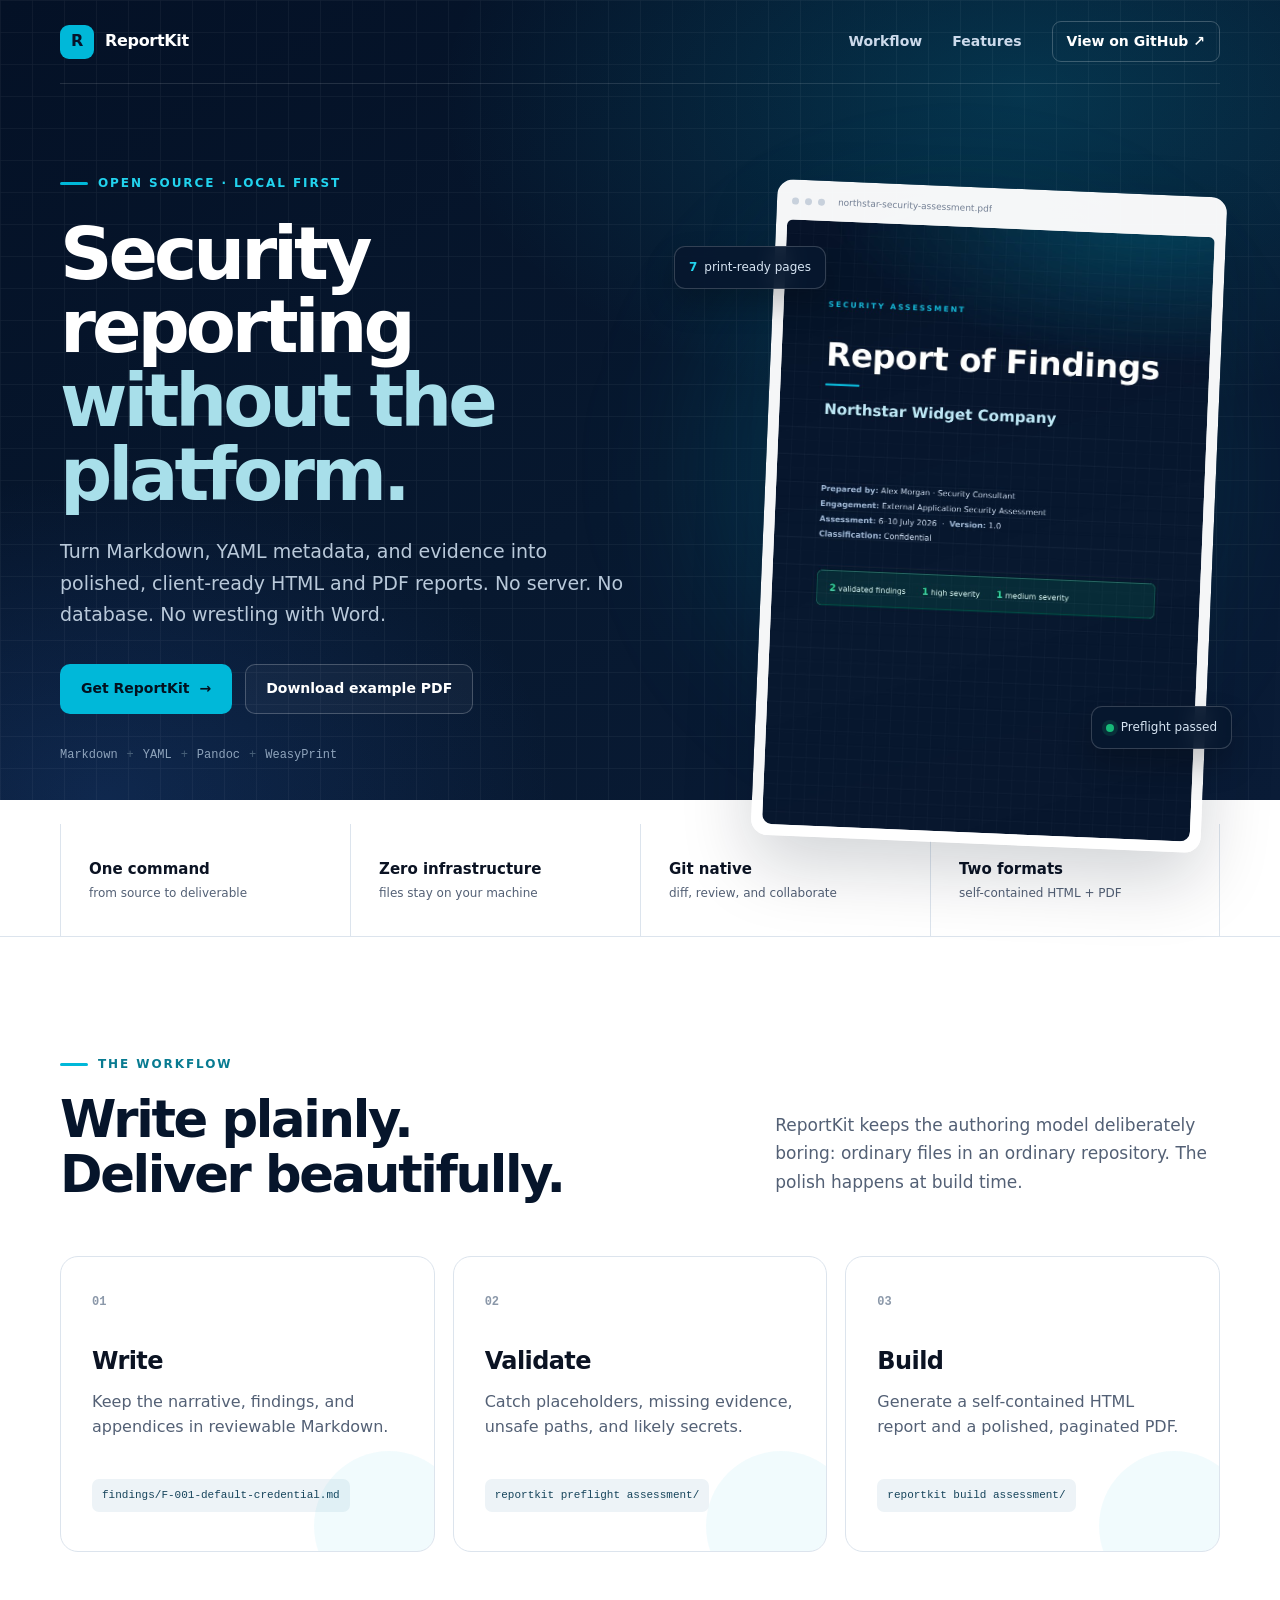
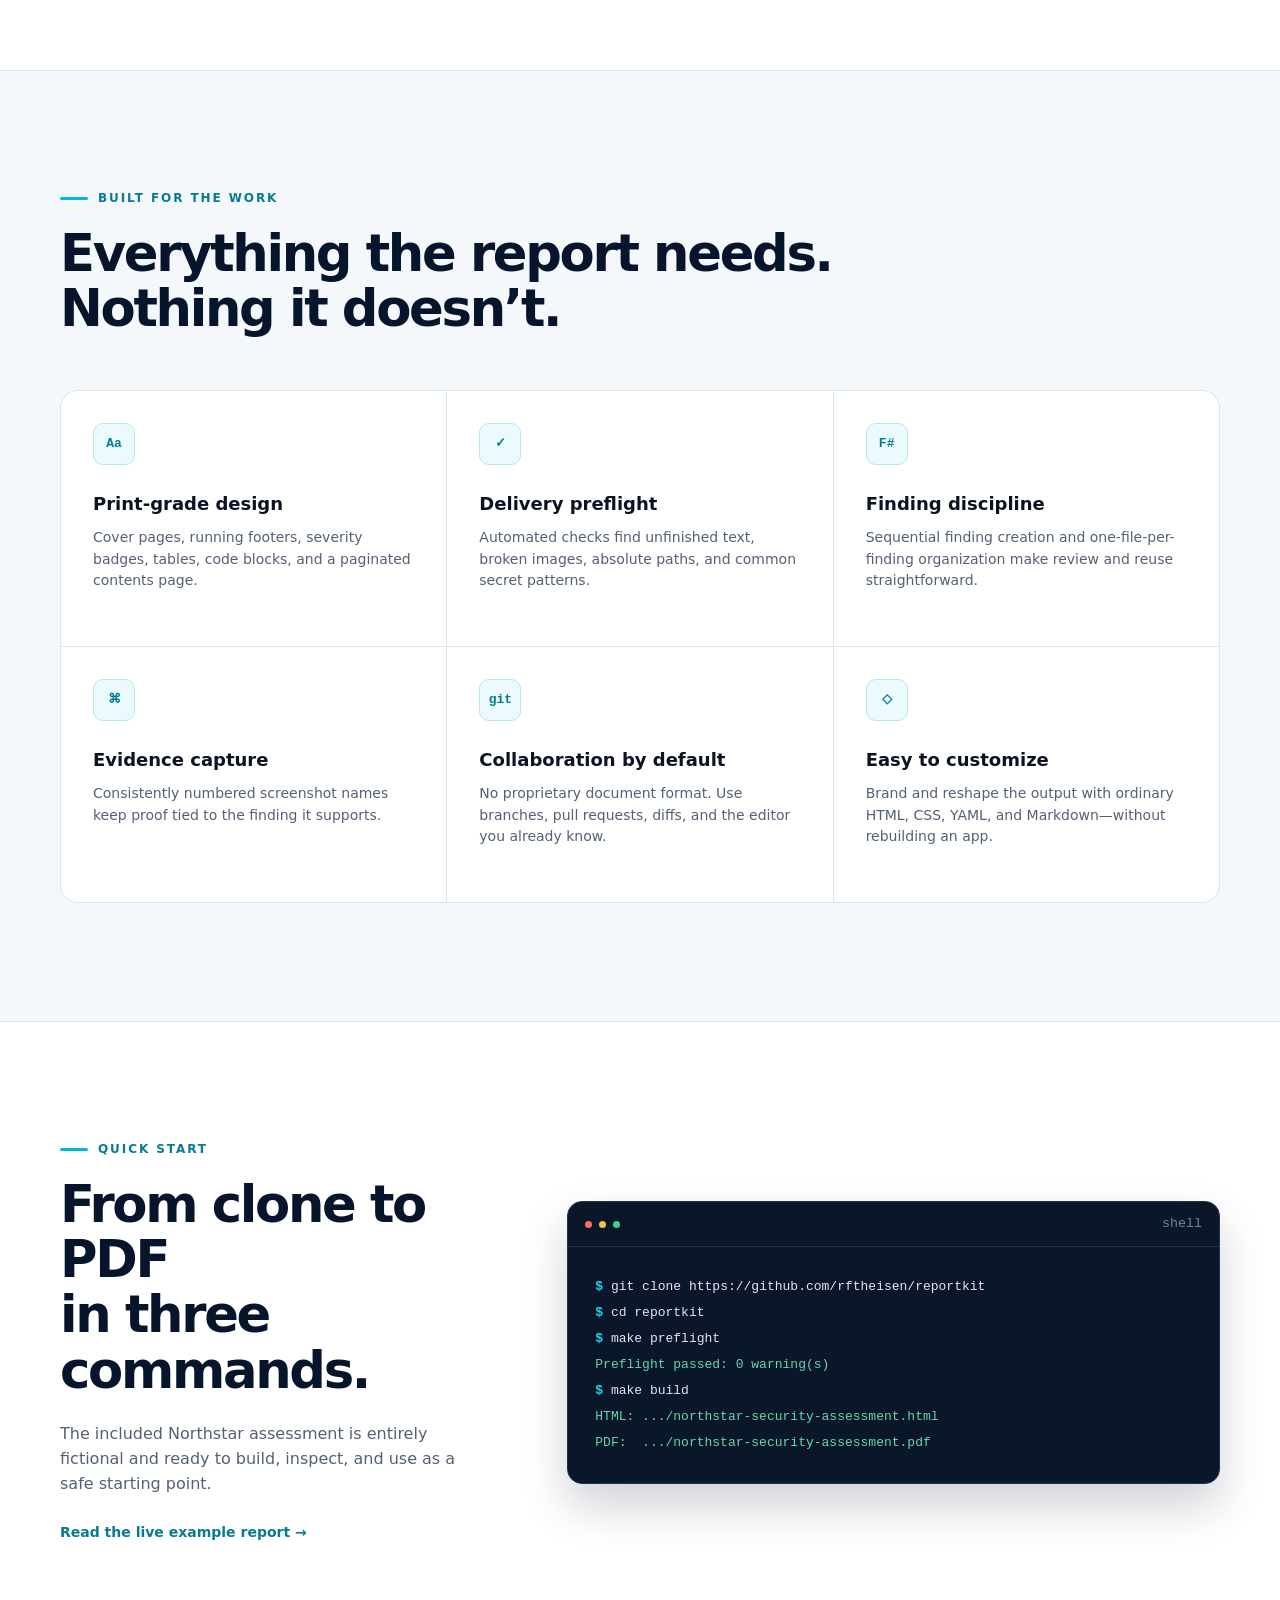
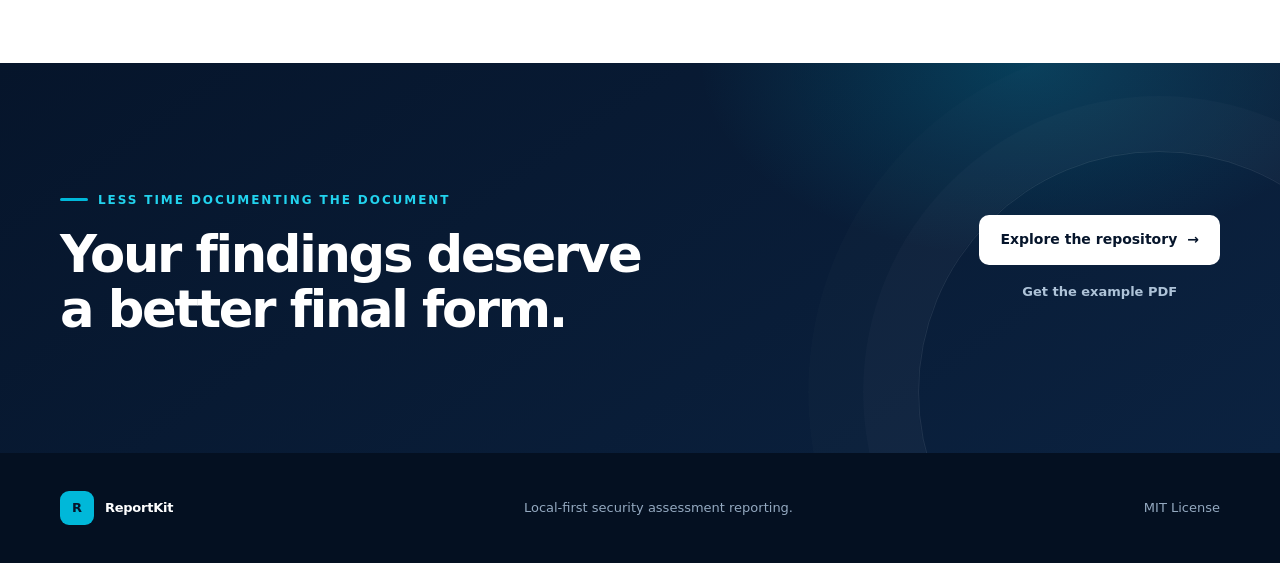
==== site/index.html @ 1927e336 "Add GitHub Pages showcase" ====
<!doctype html>
<html lang="en">
<head>
  <meta charset="utf-8">
  <meta name="viewport" content="width=device-width, initial-scale=1">
  <meta name="description" content="ReportKit turns Markdown, YAML metadata, and evidence into polished security assessment reports—locally, with one command.">
  <meta name="theme-color" content="#07182f">
  <meta property="og:title" content="ReportKit — Security reporting without the reporting platform">
  <meta property="og:description" content="A local-first, Git-friendly workflow for polished security assessment reports.">
  <meta property="og:type" content="website">
  <meta property="og:image" content="assets/report-cover.jpg">
  <title>ReportKit — Local-first security reporting</title>
  <link rel="icon" href="assets/mark.svg" type="image/svg+xml">
  <link rel="stylesheet" href="styles.css">
</head>
<body>
  <a class="skip-link" href="#main">Skip to content</a>

  <header class="nav-wrap">
    <nav class="nav shell" aria-label="Primary navigation">
      <a class="brand" href="#" aria-label="ReportKit home">
        <span class="brand-mark" aria-hidden="true">R</span>
        <span>ReportKit</span>
      </a>
      <div class="nav-links">
        <a href="#workflow">Workflow</a>
        <a href="#features">Features</a>
        <a class="nav-github" href="https://github.com/rftheisen/reportkit">View on GitHub <span aria-hidden="true">↗</span></a>
      </div>
    </nav>
  </header>

  <main id="main">
    <section class="hero shell">
      <div class="hero-copy">
        <div class="eyebrow"><span></span> Open source · Local first</div>
        <h1>Security reporting<br><em>without the <span>platform.</span></em></h1>
        <p class="hero-lede">
          Turn Markdown, YAML metadata, and evidence into polished,
          client-ready HTML and PDF reports. No server. No database.
          No wrestling with Word.
        </p>
        <div class="hero-actions">
          <a class="button button-primary" href="https://github.com/rftheisen/reportkit">Get ReportKit <span aria-hidden="true">→</span></a>
          <a class="button button-secondary" href="downloads/northstar-security-assessment.pdf">Download example PDF</a>
        </div>
        <div class="toolchain" aria-label="ReportKit toolchain">
          <span>Markdown</span><i aria-hidden="true">+</i>
          <span>YAML</span><i aria-hidden="true">+</i>
          <span>Pandoc</span><i aria-hidden="true">+</i>
          <span>WeasyPrint</span>
        </div>
      </div>

      <div class="report-stage" aria-label="Preview of the generated example report">
        <div class="stage-glow"></div>
        <div class="report-sheet">
          <div class="window-bar">
            <span></span><span></span><span></span>
            <small>northstar-security-assessment.pdf</small>
          </div>
          <a href="downloads/northstar-security-assessment.pdf" aria-label="Open the example PDF">
            <img src="assets/report-cover.jpg" alt="Cover of the fictional Northstar Widget Company security assessment">
          </a>
        </div>
        <div class="floating-chip chip-top"><strong>7</strong> print-ready pages</div>
        <div class="floating-chip chip-bottom"><span class="status-dot"></span> Preflight passed</div>
      </div>
    </section>

    <section class="proof-strip" aria-label="ReportKit benefits">
      <div class="shell proof-grid">
        <div><strong>One command</strong><span>from source to deliverable</span></div>
        <div><strong>Zero infrastructure</strong><span>files stay on your machine</span></div>
        <div><strong>Git native</strong><span>diff, review, and collaborate</span></div>
        <div><strong>Two formats</strong><span>self-contained HTML + PDF</span></div>
      </div>
    </section>

    <section class="section shell" id="workflow">
      <div class="section-heading">
        <div>
          <div class="eyebrow"><span></span> The workflow</div>
          <h2>Write plainly.<br>Deliver beautifully.</h2>
        </div>
        <p>
          ReportKit keeps the authoring model deliberately boring: ordinary
          files in an ordinary repository. The polish happens at build time.
        </p>
      </div>

      <div class="workflow-grid">
        <article class="workflow-card">
          <span class="step">01</span>
          <h3>Write</h3>
          <p>Keep the narrative, findings, and appendices in reviewable Markdown.</p>
          <code>findings/F-001-default-credential.md</code>
        </article>
        <article class="workflow-card">
          <span class="step">02</span>
          <h3>Validate</h3>
          <p>Catch placeholders, missing evidence, unsafe paths, and likely secrets.</p>
          <code>reportkit preflight assessment/</code>
        </article>
        <article class="workflow-card">
          <span class="step">03</span>
          <h3>Build</h3>
          <p>Generate a self-contained HTML report and a polished, paginated PDF.</p>
          <code>reportkit build assessment/</code>
        </article>
      </div>
    </section>

    <section class="section features-section" id="features">
      <div class="shell">
        <div class="section-heading compact">
          <div>
            <div class="eyebrow"><span></span> Built for the work</div>
            <h2>Everything the report needs.<br>Nothing it doesn’t.</h2>
          </div>
        </div>

        <div class="features-grid">
          <article>
            <span class="feature-icon">Aa</span>
            <h3>Print-grade design</h3>
            <p>Cover pages, running footers, severity badges, tables, code blocks, and a paginated contents page.</p>
          </article>
          <article>
            <span class="feature-icon">✓</span>
            <h3>Delivery preflight</h3>
            <p>Automated checks find unfinished text, broken images, absolute paths, and common secret patterns.</p>
          </article>
          <article>
            <span class="feature-icon">F#</span>
            <h3>Finding discipline</h3>
            <p>Sequential finding creation and one-file-per-finding organization make review and reuse straightforward.</p>
          </article>
          <article>
            <span class="feature-icon">⌘</span>
            <h3>Evidence capture</h3>
            <p>Consistently numbered screenshot names keep proof tied to the finding it supports.</p>
          </article>
          <article>
            <span class="feature-icon">git</span>
            <h3>Collaboration by default</h3>
            <p>No proprietary document format. Use branches, pull requests, diffs, and the editor you already know.</p>
          </article>
          <article>
            <span class="feature-icon">◇</span>
            <h3>Easy to customize</h3>
            <p>Brand and reshape the output with ordinary HTML, CSS, YAML, and Markdown—without rebuilding an app.</p>
          </article>
        </div>
      </div>
    </section>

    <section class="section shell quickstart">
      <div class="quickstart-copy">
        <div class="eyebrow"><span></span> Quick start</div>
        <h2>From clone to PDF<br>in three commands.</h2>
        <p>
          The included Northstar assessment is entirely fictional and ready
          to build, inspect, and use as a safe starting point.
        </p>
        <a class="text-link" href="downloads/northstar-security-assessment.html">Read the live example report <span aria-hidden="true">→</span></a>
      </div>
      <div class="terminal" aria-label="Terminal commands">
        <div class="terminal-bar">
          <span></span><span></span><span></span>
          <small>shell</small>
        </div>
        <pre><code><b>$</b> git clone https://github.com/rftheisen/reportkit
<b>$</b> cd reportkit
<b>$</b> make preflight
<span>Preflight passed: 0 warning(s)</span>
<b>$</b> make build
<span>HTML: .../northstar-security-assessment.html
PDF:  .../northstar-security-assessment.pdf</span></code></pre>
      </div>
    </section>

    <section class="cta-wrap">
      <div class="cta shell">
        <div>
          <p class="eyebrow light"><span></span> Less time documenting the document</p>
          <h2>Your findings deserve<br>a better final form.</h2>
        </div>
        <div class="cta-actions">
          <a class="button button-light" href="https://github.com/rftheisen/reportkit">Explore the repository <span aria-hidden="true">→</span></a>
          <a href="downloads/northstar-security-assessment.pdf">Get the example PDF</a>
        </div>
      </div>
    </section>
  </main>

  <footer>
    <div class="shell footer-inner">
      <a class="brand" href="#">
        <span class="brand-mark" aria-hidden="true">R</span>
        <span>ReportKit</span>
      </a>
      <p>Local-first security assessment reporting.</p>
      <a href="https://github.com/rftheisen/reportkit/blob/main/LICENSE">MIT License</a>
    </div>
  </footer>
</body>
</html>
---- site/styles.css ----
:root {
  --ink: #0b1323;
  --muted: #536075;
  --line: #dce4ed;
  --panel: #f5f8fb;
  --navy: #06152b;
  --navy-2: #0c2444;
  --cyan: #00b8d9;
  --cyan-bright: #22d3ee;
  --green: #17b978;
  --white: #fff;
  --shadow: 0 28px 70px rgba(3, 15, 35, .18);
  --radius: 18px;
}

* { box-sizing: border-box; }

html {
  scroll-behavior: smooth;
  scroll-padding-top: 90px;
}

body {
  margin: 0;
  background: var(--white);
  color: var(--ink);
  font-family: Inter, ui-sans-serif, system-ui, -apple-system, BlinkMacSystemFont, "Segoe UI", sans-serif;
  line-height: 1.55;
  -webkit-font-smoothing: antialiased;
}

a { color: inherit; }

.shell {
  width: min(1160px, calc(100% - 48px));
  margin-inline: auto;
}

.skip-link {
  position: fixed;
  top: 8px;
  left: 8px;
  z-index: 100;
  padding: 10px 16px;
  border-radius: 8px;
  background: var(--white);
  color: var(--navy);
  transform: translateY(-150%);
}

.skip-link:focus { transform: translateY(0); }

.nav-wrap {
  position: absolute;
  z-index: 20;
  top: 0;
  right: 0;
  left: 0;
  color: var(--white);
}

.nav {
  display: flex;
  align-items: center;
  justify-content: space-between;
  height: 84px;
  border-bottom: 1px solid rgba(255,255,255,.12);
}

.brand {
  display: inline-flex;
  align-items: center;
  gap: 11px;
  font-weight: 760;
  letter-spacing: -.02em;
  text-decoration: none;
}

.brand-mark {
  display: grid;
  width: 34px;
  height: 34px;
  place-items: center;
  border-radius: 9px;
  background: var(--cyan);
  color: var(--navy);
  font-weight: 900;
}

.nav-links {
  display: flex;
  align-items: center;
  gap: 30px;
  font-size: 14px;
  font-weight: 650;
}

.nav-links a {
  color: #ccdaeb;
  text-decoration: none;
}

.nav-links a:hover { color: var(--white); }

.nav-links .nav-github {
  padding: 9px 14px;
  border: 1px solid rgba(255,255,255,.22);
  border-radius: 9px;
  color: var(--white);
}

.hero {
  display: grid;
  min-height: 800px;
  padding-top: 174px;
  grid-template-columns: 1.04fr .96fr;
  gap: 64px;
  color: var(--white);
}

.hero-copy { min-width: 0; }

main {
  overflow: hidden;
}

.hero::before {
  position: absolute;
  z-index: -2;
  top: 0;
  right: 0;
  left: 0;
  height: 800px;
  background:
    radial-gradient(900px 500px at 80% 12%, rgba(0,184,217,.19), transparent 65%),
    radial-gradient(700px 500px at 8% 100%, rgba(45,98,189,.22), transparent 65%),
    linear-gradient(150deg, #041126 0%, #07182f 56%, #0a1c37 100%);
  content: "";
}

.hero::after {
  position: absolute;
  z-index: -1;
  top: 0;
  right: 0;
  left: 0;
  height: 800px;
  opacity: .06;
  background-image:
    linear-gradient(rgba(255,255,255,.7) 1px, transparent 1px),
    linear-gradient(90deg, rgba(255,255,255,.7) 1px, transparent 1px);
  background-size: 32px 32px;
  content: "";
}

.eyebrow {
  display: flex;
  align-items: center;
  gap: 10px;
  color: #087b91;
  font-size: 12px;
  font-weight: 800;
  letter-spacing: .16em;
  text-transform: uppercase;
}

.eyebrow span {
  width: 28px;
  height: 3px;
  border-radius: 99px;
  background: var(--cyan);
}

.hero .eyebrow { color: var(--cyan-bright); }

.hero h1 {
  margin: 24px 0 25px;
  font-size: clamp(48px, 5.7vw, 76px);
  letter-spacing: -.055em;
  line-height: 1.01;
}

.hero h1 em {
  color: #a8dfea;
  font-style: normal;
}

.hero-lede {
  max-width: 620px;
  margin: 0;
  color: #b9c9da;
  font-size: 19px;
  line-height: 1.65;
}

.hero-actions {
  display: flex;
  flex-wrap: wrap;
  gap: 13px;
  margin-top: 34px;
}

.button {
  display: inline-flex;
  align-items: center;
  justify-content: center;
  gap: 10px;
  min-height: 50px;
  padding: 0 20px;
  border: 1px solid transparent;
  border-radius: 10px;
  font-size: 14px;
  font-weight: 750;
  text-decoration: none;
  transition: transform .2s ease, background .2s ease, border-color .2s ease;
}

.button:hover { transform: translateY(-2px); }

.button-primary {
  background: var(--cyan);
  color: #03111f;
}

.button-primary:hover { background: var(--cyan-bright); }

.button-secondary {
  border-color: rgba(255,255,255,.22);
  background: rgba(255,255,255,.04);
  color: var(--white);
}

.button-secondary:hover {
  border-color: rgba(255,255,255,.4);
  background: rgba(255,255,255,.08);
}

.toolchain {
  display: flex;
  flex-wrap: wrap;
  align-items: center;
  gap: 9px;
  margin-top: 32px;
  color: #8ea3bb;
  font-family: ui-monospace, SFMono-Regular, Menlo, monospace;
  font-size: 12px;
}

.toolchain i {
  color: #486079;
  font-style: normal;
}

.report-stage {
  position: relative;
  align-self: end;
  height: 650px;
}

.stage-glow {
  position: absolute;
  top: 10%;
  left: 5%;
  width: 90%;
  height: 72%;
  border-radius: 50%;
  background: rgba(0,184,217,.16);
  filter: blur(70px);
}

.report-sheet {
  position: absolute;
  top: 14px;
  right: 6px;
  width: min(450px, 90%);
  padding: 10px;
  border: 1px solid rgba(255,255,255,.18);
  border-radius: 16px;
  background: rgba(255,255,255,.96);
  box-shadow: var(--shadow);
  transform: rotate(2.4deg);
}

.report-sheet img {
  display: block;
  width: 100%;
  border-radius: 6px 6px 10px 10px;
}

.window-bar {
  display: flex;
  align-items: center;
  gap: 6px;
  height: 29px;
  padding: 0 4px 8px;
}

.window-bar span,
.terminal-bar span {
  width: 7px;
  height: 7px;
  border-radius: 50%;
  background: #c8d1dc;
}

.window-bar small {
  margin-left: 7px;
  overflow: hidden;
  color: #758195;
  font-size: 9px;
  text-overflow: ellipsis;
  white-space: nowrap;
}

.floating-chip {
  position: absolute;
  z-index: 3;
  display: flex;
  align-items: center;
  gap: 7px;
  padding: 11px 14px;
  border: 1px solid rgba(255,255,255,.18);
  border-radius: 11px;
  background: rgba(7,24,47,.91);
  box-shadow: 0 15px 30px rgba(0,0,0,.22);
  color: #d8e6f4;
  font-size: 12px;
  backdrop-filter: blur(10px);
}

.floating-chip strong { color: var(--cyan-bright); }
.chip-top { top: 72px; left: -20px; }
.chip-bottom { right: -12px; bottom: 75px; }

.status-dot {
  width: 8px;
  height: 8px;
  border-radius: 50%;
  background: var(--green);
  box-shadow: 0 0 0 4px rgba(23,185,120,.15);
}

.proof-strip {
  border-bottom: 1px solid var(--line);
  background: var(--white);
}

.proof-grid {
  display: grid;
  grid-template-columns: repeat(4, 1fr);
}

.proof-grid div {
  display: flex;
  min-height: 112px;
  padding: 26px 28px;
  flex-direction: column;
  justify-content: center;
  border-left: 1px solid var(--line);
}

.proof-grid div:last-child { border-right: 1px solid var(--line); }
.proof-grid strong { font-size: 15px; }
.proof-grid span { margin-top: 3px; color: var(--muted); font-size: 12px; }

.section { padding-block: 118px; }

.section-heading {
  display: grid;
  align-items: end;
  margin-bottom: 54px;
  grid-template-columns: 1fr .7fr;
  gap: 80px;
}

.section-heading.compact { grid-template-columns: 1fr; }

.section-heading h2,
.quickstart h2,
.cta h2 {
  margin: 18px 0 0;
  color: var(--navy);
  font-size: clamp(38px, 4vw, 54px);
  letter-spacing: -.045em;
  line-height: 1.08;
}

.section-heading > p {
  margin: 0 0 5px;
  color: var(--muted);
  font-size: 17px;
  line-height: 1.7;
}

.workflow-grid {
  display: grid;
  grid-template-columns: repeat(3, 1fr);
  gap: 18px;
}

.workflow-card {
  position: relative;
  min-height: 280px;
  padding: 31px;
  overflow: hidden;
  border: 1px solid var(--line);
  border-radius: var(--radius);
  background: var(--white);
}

.workflow-card::after {
  position: absolute;
  right: -30px;
  bottom: -50px;
  width: 150px;
  height: 150px;
  border-radius: 50%;
  background: rgba(0,184,217,.055);
  content: "";
}

.step {
  color: #8b98a9;
  font-family: ui-monospace, SFMono-Regular, Menlo, monospace;
  font-size: 12px;
  font-weight: 700;
}

.workflow-card h3 {
  margin: 30px 0 10px;
  font-size: 24px;
  letter-spacing: -.025em;
}

.workflow-card p {
  min-height: 67px;
  margin: 0 0 22px;
  color: var(--muted);
}

.workflow-card code {
  display: inline-block;
  max-width: 100%;
  padding: 8px 10px;
  overflow: hidden;
  border-radius: 7px;
  background: #edf3f7;
  color: #16445b;
  font-size: 11px;
  text-overflow: ellipsis;
  white-space: nowrap;
}

.features-section {
  border-block: 1px solid var(--line);
  background: var(--panel);
}

.features-grid {
  display: grid;
  grid-template-columns: repeat(3, 1fr);
  gap: 1px;
  overflow: hidden;
  border: 1px solid var(--line);
  border-radius: var(--radius);
  background: var(--line);
}

.features-grid article {
  min-height: 255px;
  padding: 32px;
  background: var(--white);
}

.feature-icon {
  display: grid;
  width: 42px;
  height: 42px;
  place-items: center;
  border: 1px solid #b9e5ed;
  border-radius: 10px;
  background: #eafafd;
  color: #087b91;
  font-family: ui-monospace, SFMono-Regular, Menlo, monospace;
  font-size: 13px;
  font-weight: 800;
}

.features-grid h3 {
  margin: 25px 0 9px;
  font-size: 18px;
}

.features-grid p {
  margin: 0;
  color: var(--muted);
  font-size: 14px;
}

.quickstart {
  display: grid;
  align-items: center;
  grid-template-columns: .78fr 1.22fr;
  gap: 90px;
}

.quickstart-copy > p {
  margin: 24px 0;
  color: var(--muted);
  font-size: 16px;
}

.text-link {
  color: #087b91;
  font-size: 14px;
  font-weight: 750;
  text-decoration: none;
}

.terminal {
  overflow: hidden;
  border: 1px solid #20324f;
  border-radius: 15px;
  background: #0a1729;
  box-shadow: 0 22px 45px rgba(4,18,39,.19);
}

.terminal-bar {
  display: flex;
  align-items: center;
  gap: 7px;
  height: 45px;
  padding-inline: 17px;
  border-bottom: 1px solid #20324f;
}

.terminal-bar span:nth-child(1) { background: #fa6b6b; }
.terminal-bar span:nth-child(2) { background: #f4c153; }
.terminal-bar span:nth-child(3) { background: #43cd8c; }

.terminal-bar small {
  margin-left: auto;
  color: #6f85a1;
  font-family: ui-monospace, SFMono-Regular, Menlo, monospace;
}

.terminal pre {
  margin: 0;
  padding: 27px;
  overflow-x: auto;
  color: #dbe8f6;
  font-family: ui-monospace, SFMono-Regular, Menlo, monospace;
  font-size: 13px;
  line-height: 2;
}

.terminal code { font-family: inherit; }
.terminal b { color: var(--cyan-bright); }
.terminal code span { color: #68d6aa; }

.cta-wrap {
  position: relative;
  overflow: hidden;
  background:
    radial-gradient(500px 300px at 80% 0%, rgba(0,184,217,.22), transparent 65%),
    linear-gradient(145deg, #06152b, #0b2240);
}

.cta-wrap::after {
  position: absolute;
  right: -120px;
  bottom: -180px;
  width: 480px;
  height: 480px;
  border: 1px solid rgba(255,255,255,.09);
  border-radius: 50%;
  box-shadow:
    0 0 0 55px rgba(255,255,255,.018),
    0 0 0 110px rgba(255,255,255,.012);
  content: "";
}

.cta {
  position: relative;
  z-index: 2;
  display: flex;
  min-height: 390px;
  align-items: center;
  justify-content: space-between;
  color: var(--white);
}

.cta h2 { color: var(--white); }
.eyebrow.light { color: var(--cyan-bright); }

.cta-actions {
  display: flex;
  align-items: center;
  flex-direction: column;
  gap: 17px;
}

.button-light {
  background: var(--white);
  color: var(--navy);
}

.cta-actions > a:not(.button) {
  color: #aec3d8;
  font-size: 13px;
  font-weight: 650;
  text-decoration: none;
}

footer {
  background: #041021;
  color: #94a9c0;
}

.footer-inner {
  display: flex;
  min-height: 110px;
  align-items: center;
  justify-content: space-between;
  font-size: 13px;
}

.footer-inner .brand { color: var(--white); }
.footer-inner a:last-child { text-decoration: none; }

@media (max-width: 920px) {
  .hero {
    min-height: 1240px;
    grid-template-columns: minmax(0, 1fr);
  }

  .hero::before,
  .hero::after { height: 1240px; }

  .hero-copy { max-width: 720px; }
  .report-stage { width: min(540px, 100%); margin-inline: auto; }
  .proof-grid { grid-template-columns: repeat(2, 1fr); }
  .proof-grid div:nth-child(2) { border-right: 1px solid var(--line); }
  .section-heading { grid-template-columns: 1fr; gap: 24px; }
  .features-grid { grid-template-columns: repeat(2, 1fr); }
  .quickstart { grid-template-columns: 1fr; gap: 50px; }
}

@media (max-width: 660px) {
  .shell { width: min(100% - 30px, 1160px); }
  .nav { gap: 12px; }
  .nav-links > a:not(.nav-github) { display: none; }
  .nav-links { gap: 0; }
  .nav-links .nav-github {
    padding-inline: 12px;
    font-size: 0;
  }
  .nav-links .nav-github::before {
    content: "GitHub";
    font-size: 13px;
  }
  .nav-links .nav-github span {
    margin-left: 5px;
    font-size: 13px;
  }
  .hero { min-height: 1100px; padding-top: 140px; gap: 30px; }
  .hero::before, .hero::after { height: 1100px; }
  .hero-copy {
    width: 100%;
    max-width: calc(100vw - 30px);
  }
  .hero h1 {
    max-width: 100%;
    font-size: 40px;
  }
  .hero h1 em span { display: block; }
  .hero-lede {
    max-width: 100%;
    font-size: 16px;
  }
  .hero-actions { align-items: stretch; flex-direction: column; }
  .toolchain { font-size: 10px; }
  .report-stage { height: 475px; }
  .report-sheet { right: 4%; width: 82%; }
  .chip-top { top: 40px; left: 0; }
  .chip-bottom { right: 0; bottom: 26px; }
  .proof-grid { grid-template-columns: 1fr; }
  .proof-grid div { min-height: 84px; border-right: 1px solid var(--line); }
  .section { padding-block: 82px; }
  .workflow-grid, .features-grid { grid-template-columns: 1fr; }
  .section-heading h2, .quickstart h2, .cta h2 { font-size: 36px; }
  .cta { min-height: 470px; align-items: flex-start; flex-direction: column; justify-content: center; gap: 45px; }
  .cta-actions { align-items: flex-start; }
  .footer-inner { padding-block: 30px; align-items: flex-start; flex-direction: column; justify-content: center; gap: 12px; }
  .footer-inner p { margin: 0; }
}

@media (prefers-reduced-motion: reduce) {
  html { scroll-behavior: auto; }
  *, *::before, *::after { transition: none !important; }
}
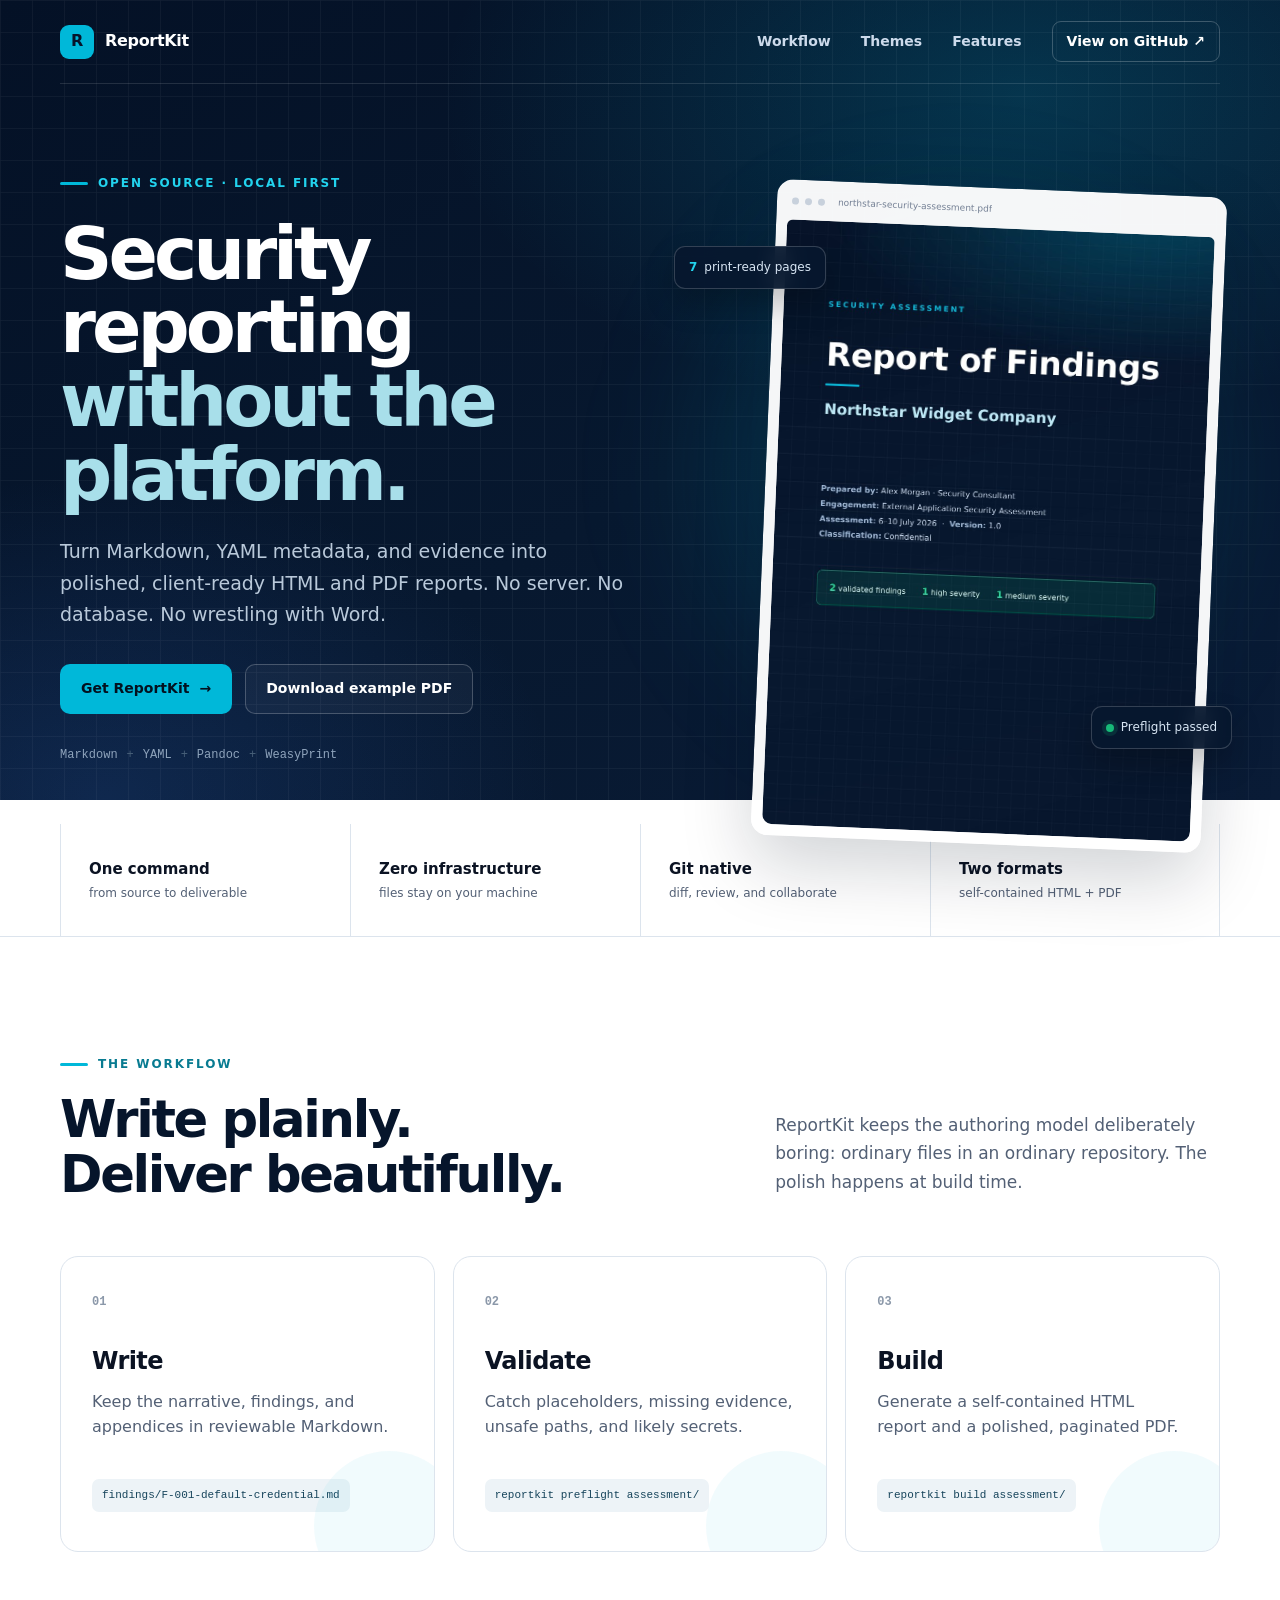
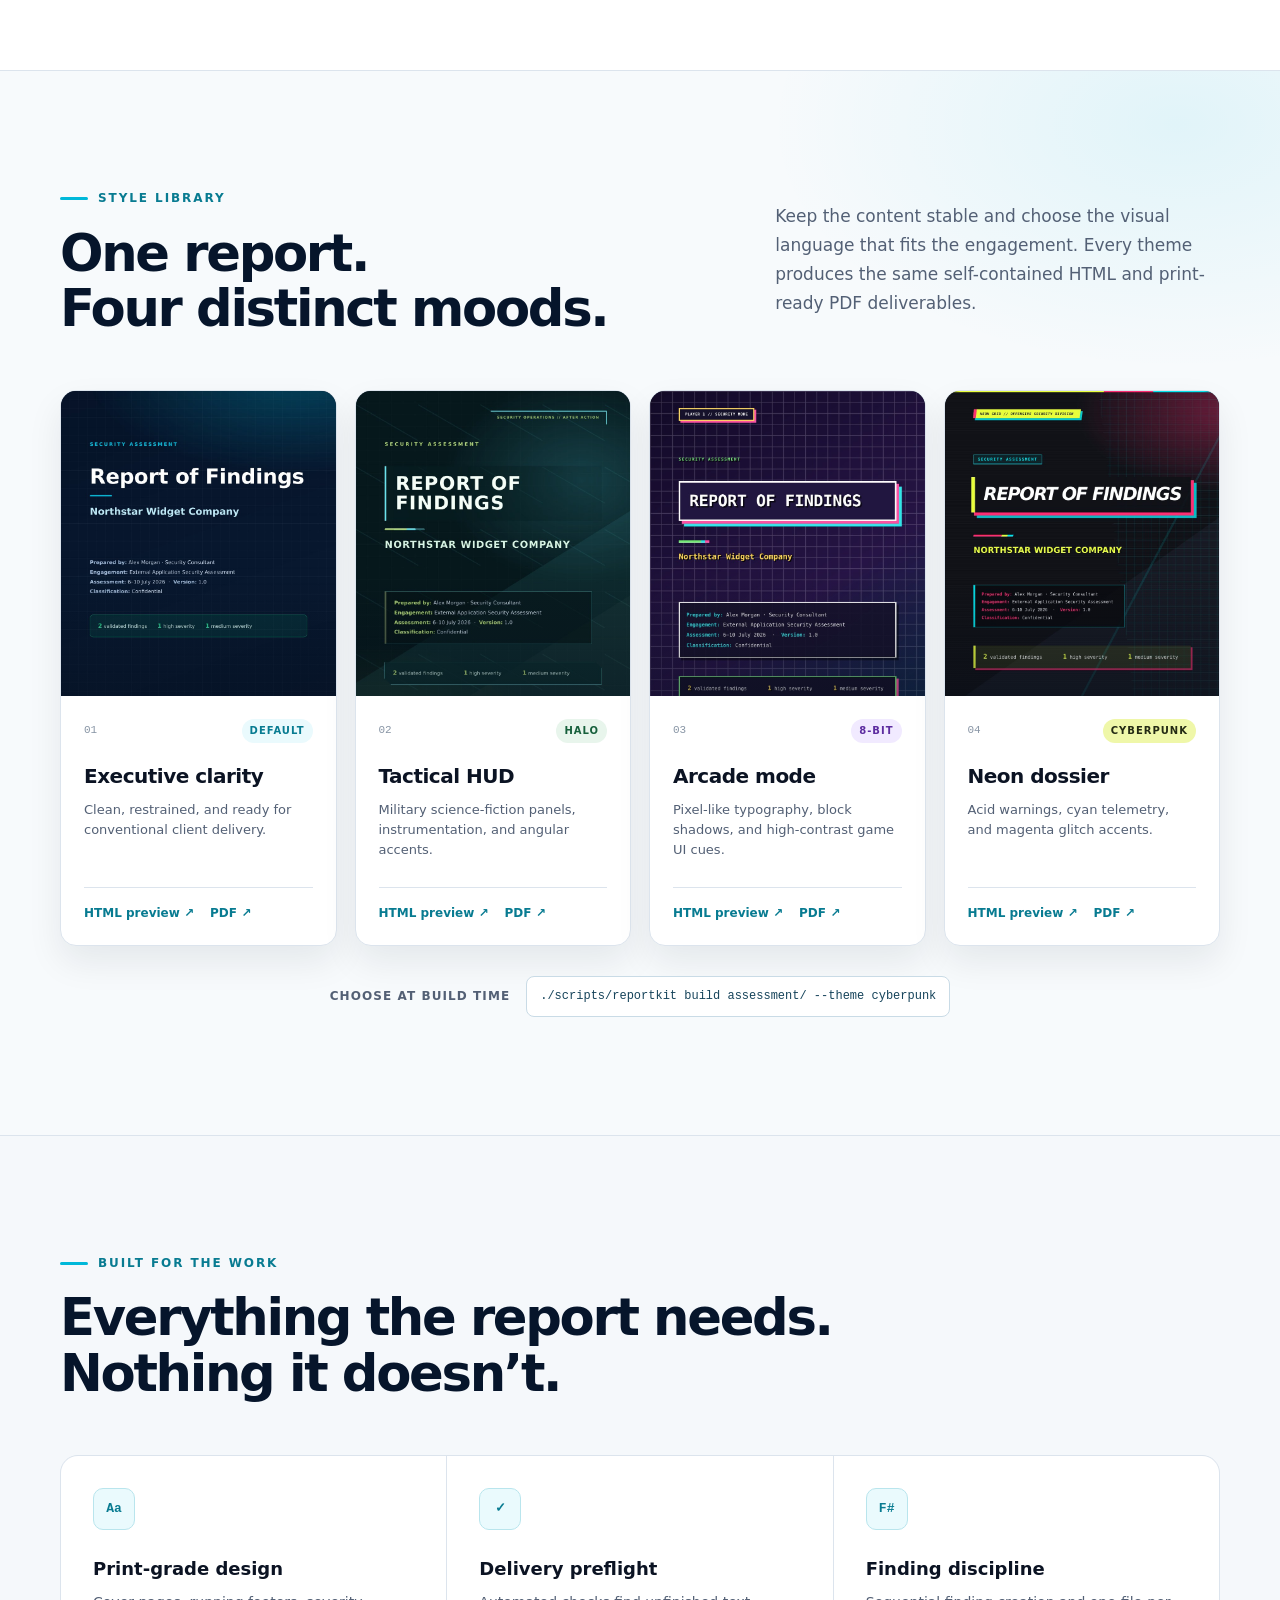
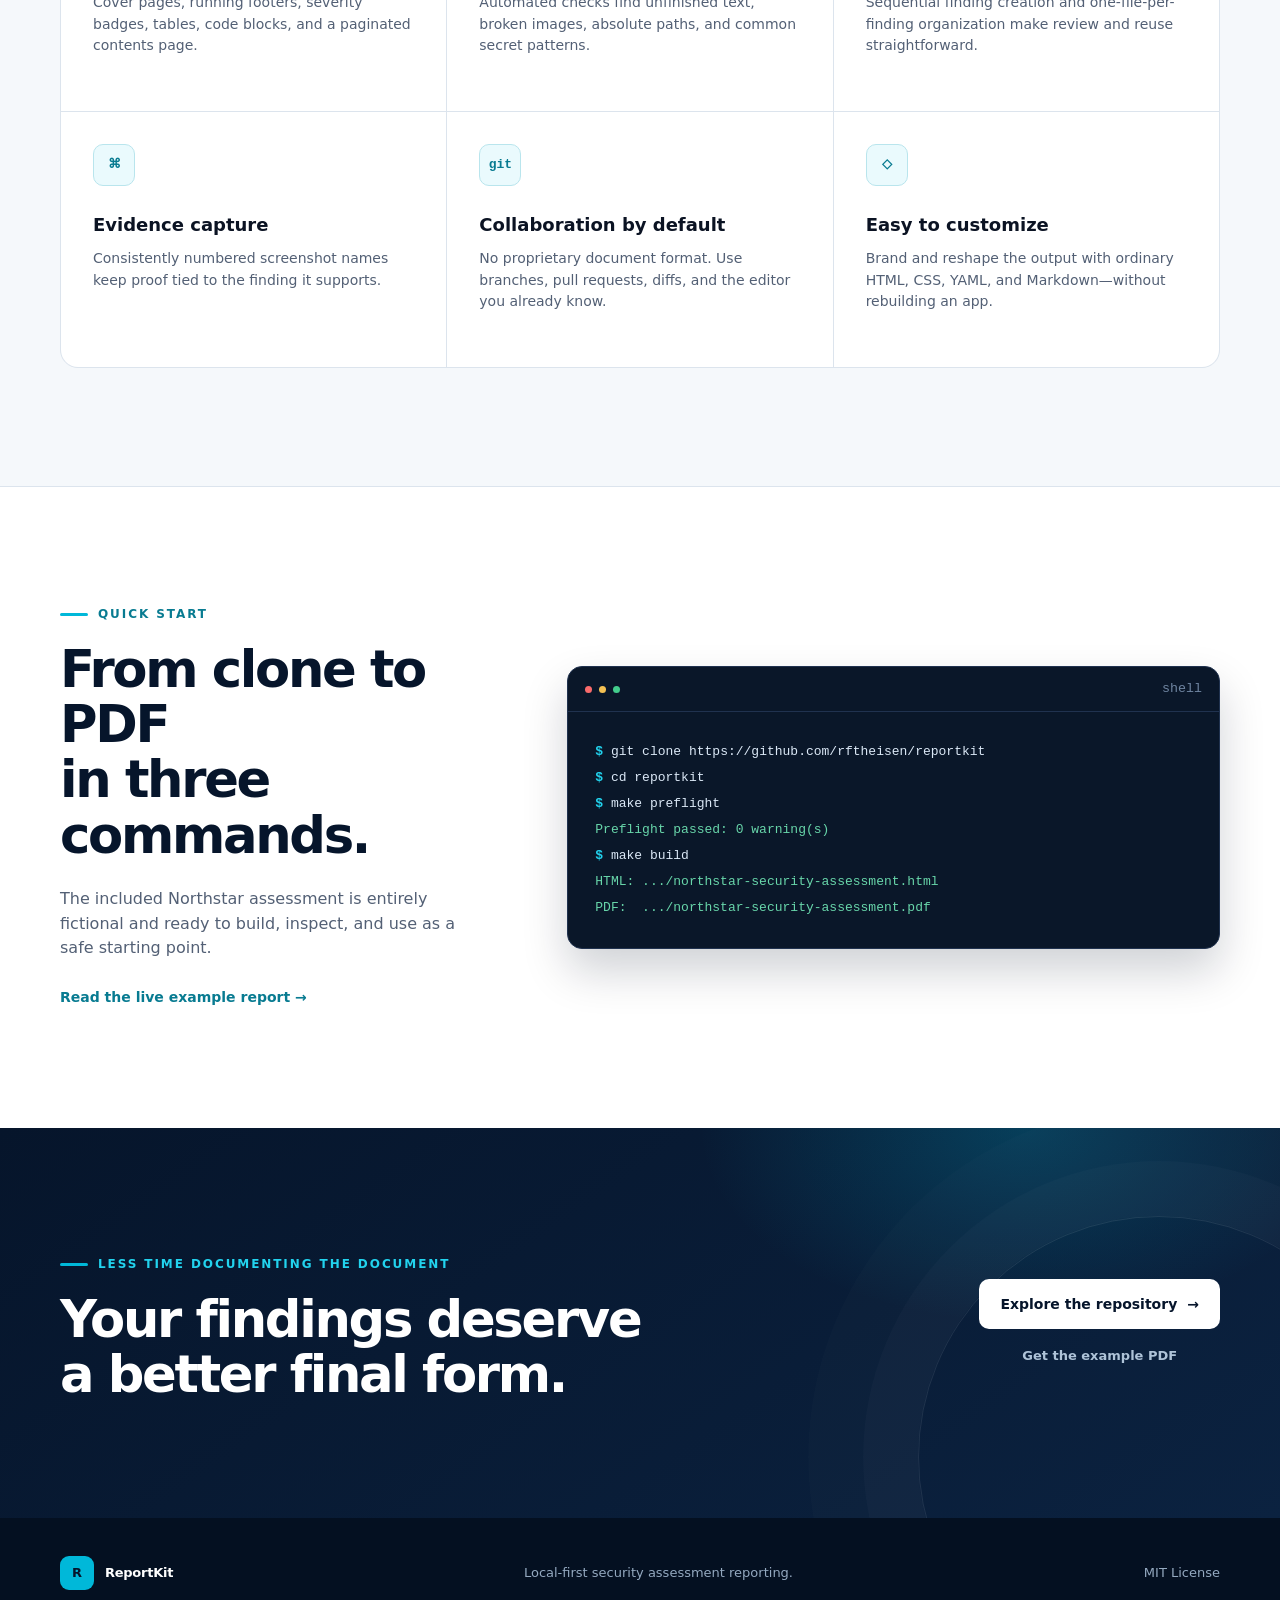
==== commit a2871229: "Add report themes and Pages gallery" ====
--- a/site/index.html
+++ b/site/index.html
@@ -24,6 +24,7 @@
       </a>
       <div class="nav-links">
         <a href="#workflow">Workflow</a>
+        <a href="#themes">Themes</a>
         <a href="#features">Features</a>
         <a class="nav-github" href="https://github.com/rftheisen/reportkit">View on GitHub <span aria-hidden="true">↗</span></a>
       </div>
@@ -111,6 +112,89 @@
       </div>
     </section>
 
+    <section class="section themes-section" id="themes">
+      <div class="shell">
+        <div class="section-heading themes-heading">
+          <div>
+            <div class="eyebrow"><span></span> Style library</div>
+            <h2>One report.<br>Four distinct moods.</h2>
+          </div>
+          <p>
+            Keep the content stable and choose the visual language that fits
+            the engagement. Every theme produces the same self-contained HTML
+            and print-ready PDF deliverables.
+          </p>
+        </div>
+
+        <div class="theme-grid">
+          <article class="theme-card theme-default">
+            <a class="theme-preview" href="downloads/northstar-security-assessment.html">
+              <img src="assets/report-cover.jpg" alt="Default ReportKit report cover">
+            </a>
+            <div class="theme-card-body">
+              <div><span class="theme-number">01</span><span class="theme-label">Default</span></div>
+              <h3>Executive clarity</h3>
+              <p>Clean, restrained, and ready for conventional client delivery.</p>
+              <div class="theme-links">
+                <a href="downloads/northstar-security-assessment.html">HTML preview</a>
+                <a href="downloads/northstar-security-assessment.pdf">PDF</a>
+              </div>
+            </div>
+          </article>
+
+          <article class="theme-card theme-halo">
+            <a class="theme-preview" href="downloads/northstar-security-assessment-halo.html">
+              <img src="assets/report-cover-halo.jpg" alt="Military science-fiction HUD report cover">
+            </a>
+            <div class="theme-card-body">
+              <div><span class="theme-number">02</span><span class="theme-label">Halo</span></div>
+              <h3>Tactical HUD</h3>
+              <p>Military science-fiction panels, instrumentation, and angular accents.</p>
+              <div class="theme-links">
+                <a href="downloads/northstar-security-assessment-halo.html">HTML preview</a>
+                <a href="downloads/northstar-security-assessment-halo.pdf">PDF</a>
+              </div>
+            </div>
+          </article>
+
+          <article class="theme-card theme-eight-bit">
+            <a class="theme-preview" href="downloads/northstar-security-assessment-eight-bit.html">
+              <img src="assets/report-cover-eight-bit.jpg" alt="Colorful 8-bit game report cover">
+            </a>
+            <div class="theme-card-body">
+              <div><span class="theme-number">03</span><span class="theme-label">8-bit</span></div>
+              <h3>Arcade mode</h3>
+              <p>Pixel-like typography, block shadows, and high-contrast game UI cues.</p>
+              <div class="theme-links">
+                <a href="downloads/northstar-security-assessment-eight-bit.html">HTML preview</a>
+                <a href="downloads/northstar-security-assessment-eight-bit.pdf">PDF</a>
+              </div>
+            </div>
+          </article>
+
+          <article class="theme-card theme-cyberpunk">
+            <a class="theme-preview" href="downloads/northstar-security-assessment-cyberpunk.html">
+              <img src="assets/report-cover-cyberpunk.jpg" alt="Neon-dystopian cyberpunk report cover">
+            </a>
+            <div class="theme-card-body">
+              <div><span class="theme-number">04</span><span class="theme-label">Cyberpunk</span></div>
+              <h3>Neon dossier</h3>
+              <p>Acid warnings, cyan telemetry, and magenta glitch accents.</p>
+              <div class="theme-links">
+                <a href="downloads/northstar-security-assessment-cyberpunk.html">HTML preview</a>
+                <a href="downloads/northstar-security-assessment-cyberpunk.pdf">PDF</a>
+              </div>
+            </div>
+          </article>
+        </div>
+
+        <div class="theme-command">
+          <span>Choose at build time</span>
+          <code>./scripts/reportkit build assessment/ --theme cyberpunk</code>
+        </div>
+      </div>
+    </section>
+
     <section class="section features-section" id="features">
       <div class="shell">
         <div class="section-heading compact">
--- a/site/styles.css
+++ b/site/styles.css
@@ -451,6 +451,150 @@
   white-space: nowrap;
 }
 
+.themes-section {
+  position: relative;
+  border-top: 1px solid var(--line);
+  background:
+    radial-gradient(600px 360px at 92% 5%, rgba(0,184,217,.09), transparent 68%),
+    #f7fafc;
+}
+
+.themes-heading { align-items: center; }
+
+.theme-grid {
+  display: grid;
+  grid-template-columns: repeat(4, 1fr);
+  gap: 18px;
+}
+
+.theme-card {
+  overflow: hidden;
+  border: 1px solid var(--line);
+  border-radius: 16px;
+  background: var(--white);
+  box-shadow: 0 16px 35px rgba(5,21,43,.08);
+  transition: transform .2s ease, box-shadow .2s ease;
+}
+
+.theme-card:hover {
+  box-shadow: 0 24px 44px rgba(5,21,43,.14);
+  transform: translateY(-5px);
+}
+
+.theme-preview {
+  position: relative;
+  display: block;
+  height: 305px;
+  overflow: hidden;
+  background: #0a1729;
+}
+
+.theme-preview::after {
+  position: absolute;
+  right: 0;
+  bottom: 0;
+  left: 0;
+  height: 40%;
+  background: linear-gradient(transparent, rgba(4,12,25,.33));
+  content: "";
+  pointer-events: none;
+}
+
+.theme-preview img {
+  display: block;
+  width: 100%;
+  height: 100%;
+  object-fit: cover;
+  object-position: top center;
+  transition: transform .35s ease;
+}
+
+.theme-card:hover .theme-preview img { transform: scale(1.025); }
+
+.theme-card-body { padding: 23px; }
+
+.theme-card-body > div:first-child {
+  display: flex;
+  align-items: center;
+  justify-content: space-between;
+}
+
+.theme-number {
+  color: #8895a5;
+  font-family: ui-monospace, SFMono-Regular, Menlo, monospace;
+  font-size: 11px;
+}
+
+.theme-label {
+  padding: 4px 8px;
+  border-radius: 99px;
+  background: #eafafd;
+  color: #087b91;
+  font-size: 10px;
+  font-weight: 800;
+  letter-spacing: .1em;
+  text-transform: uppercase;
+}
+
+.theme-card h3 {
+  margin: 18px 0 8px;
+  font-size: 20px;
+  letter-spacing: -.025em;
+}
+
+.theme-card p {
+  min-height: 66px;
+  margin: 0;
+  color: var(--muted);
+  font-size: 13px;
+}
+
+.theme-links {
+  display: flex;
+  gap: 16px;
+  margin-top: 21px;
+  padding-top: 16px;
+  border-top: 1px solid var(--line);
+}
+
+.theme-links a {
+  color: #087b91;
+  font-size: 12px;
+  font-weight: 750;
+  text-decoration: none;
+}
+
+.theme-links a::after { content: " ↗"; }
+
+.theme-halo .theme-label { background: #e8f5ec; color: #17603c; }
+.theme-eight-bit .theme-label { background: #f1eaff; color: #5d2da0; }
+.theme-cyberpunk .theme-label { background: #eff7a9; color: #242a14; }
+
+.theme-command {
+  display: flex;
+  align-items: center;
+  justify-content: center;
+  gap: 16px;
+  margin-top: 30px;
+  color: var(--muted);
+  font-size: 12px;
+}
+
+.theme-command span {
+  font-weight: 750;
+  text-transform: uppercase;
+  letter-spacing: .09em;
+}
+
+.theme-command code {
+  padding: 10px 13px;
+  border: 1px solid #c9dbe6;
+  border-radius: 8px;
+  background: var(--white);
+  color: #16445b;
+  font-size: 12px;
+}
+
 .features-section {
   border-block: 1px solid var(--line);
   background: var(--panel);
@@ -643,6 +787,7 @@
   .proof-grid div:nth-child(2) { border-right: 1px solid var(--line); }
   .section-heading { grid-template-columns: 1fr; gap: 24px; }
   .features-grid { grid-template-columns: repeat(2, 1fr); }
+  .theme-grid { grid-template-columns: repeat(2, 1fr); }
   .quickstart { grid-template-columns: 1fr; gap: 50px; }
 }
 
@@ -687,7 +832,10 @@
   .proof-grid { grid-template-columns: 1fr; }
   .proof-grid div { min-height: 84px; border-right: 1px solid var(--line); }
   .section { padding-block: 82px; }
-  .workflow-grid, .features-grid { grid-template-columns: 1fr; }
+  .workflow-grid, .features-grid, .theme-grid { grid-template-columns: 1fr; }
+  .theme-preview { height: 430px; }
+  .theme-command { align-items: stretch; flex-direction: column; }
+  .theme-command code { overflow-x: auto; white-space: nowrap; }
   .section-heading h2, .quickstart h2, .cta h2 { font-size: 36px; }
   .cta { min-height: 470px; align-items: flex-start; flex-direction: column; justify-content: center; gap: 45px; }
   .cta-actions { align-items: flex-start; }
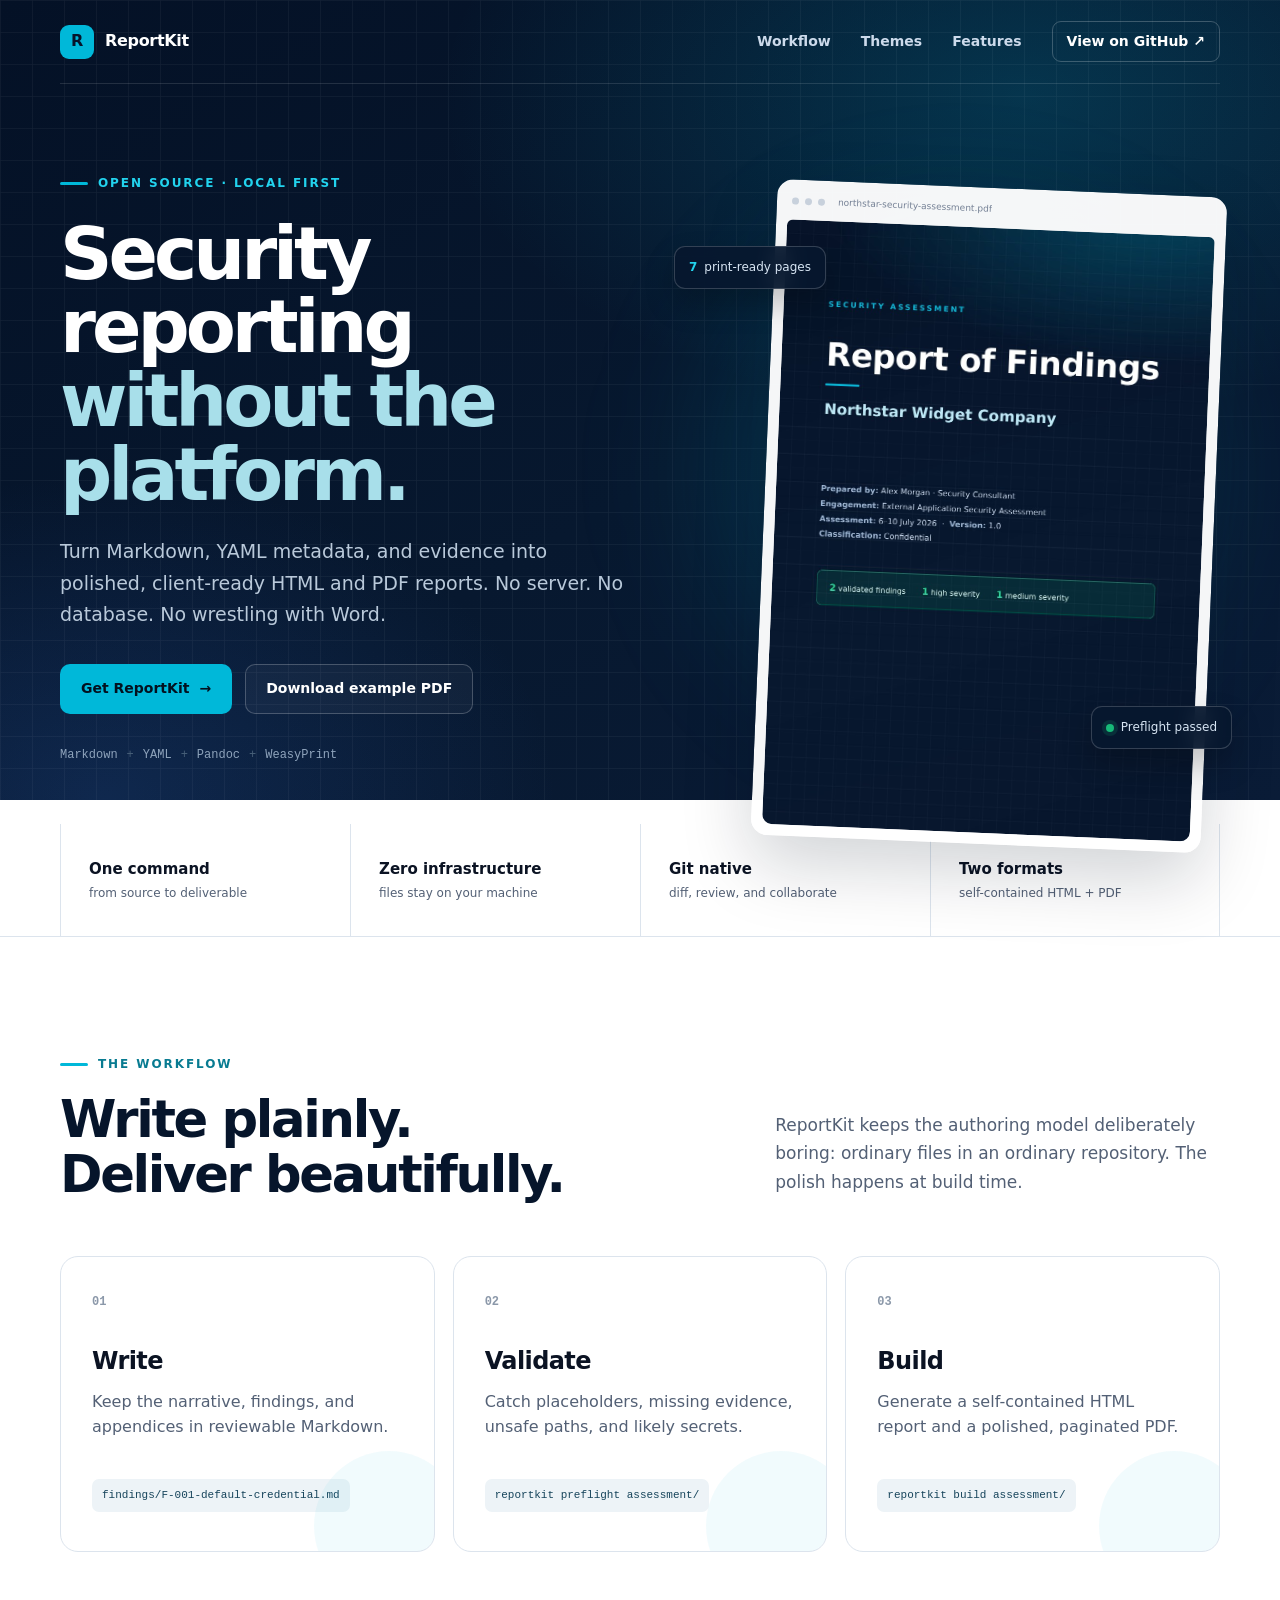
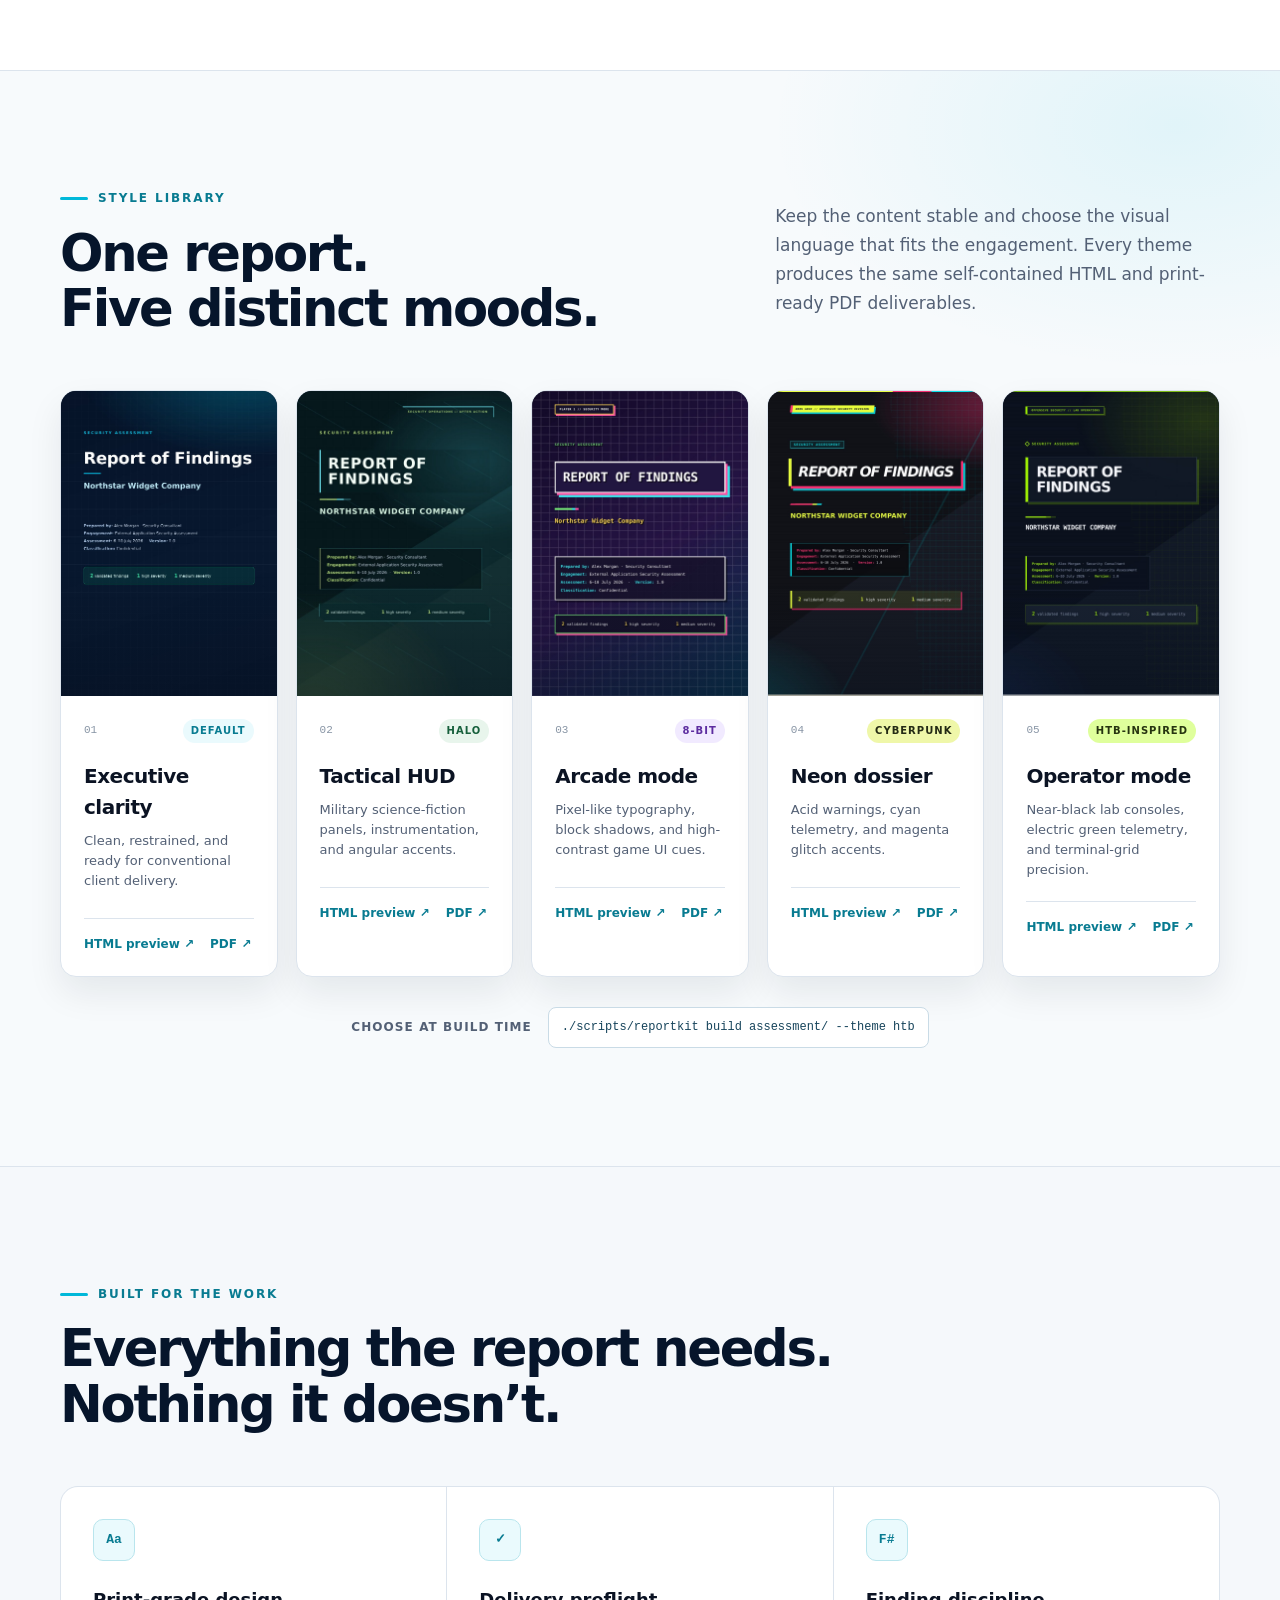
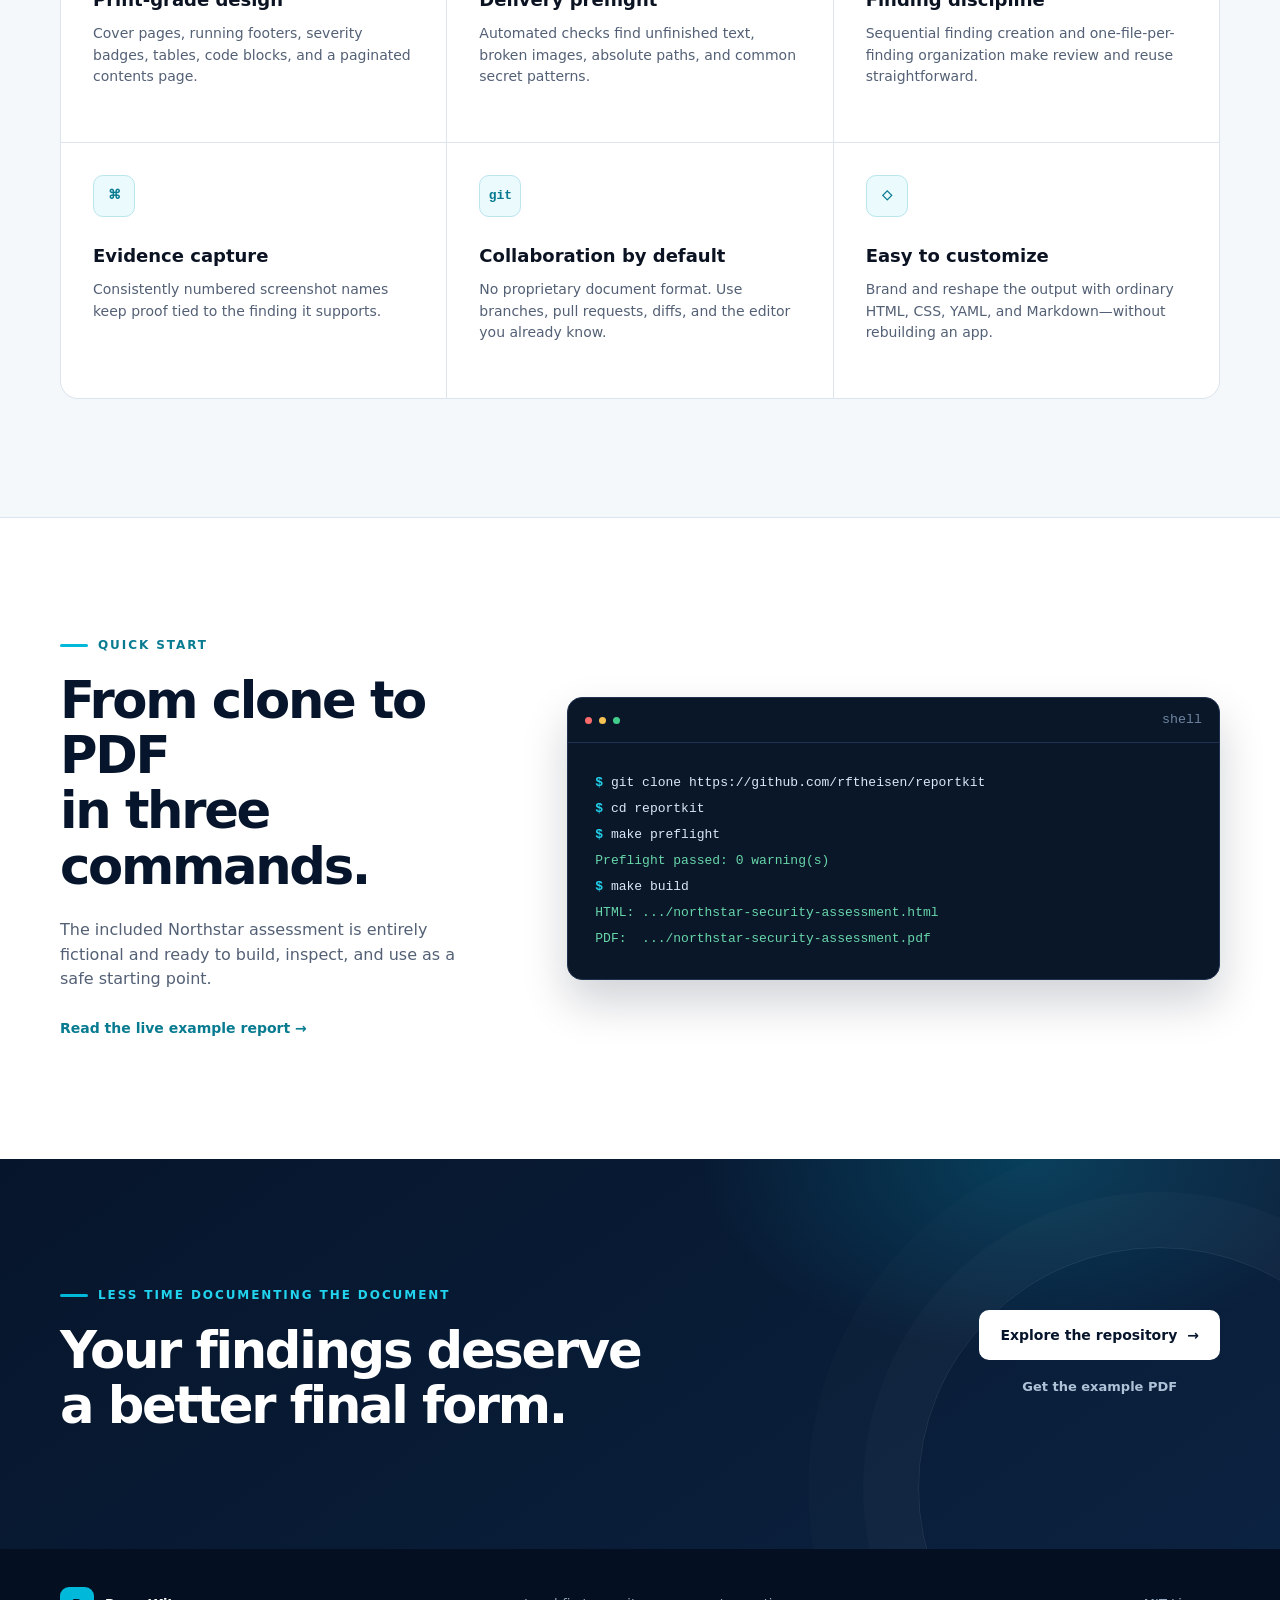
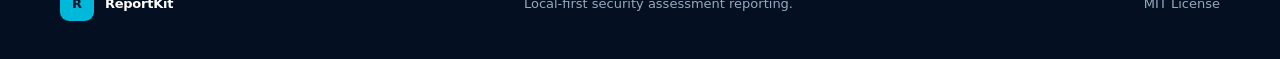
==== commit f81aab04: "Add HTB-inspired report theme" ====
--- a/site/index.html
+++ b/site/index.html
@@ -117,7 +117,7 @@
         <div class="section-heading themes-heading">
           <div>
             <div class="eyebrow"><span></span> Style library</div>
-            <h2>One report.<br>Four distinct moods.</h2>
+            <h2>One report.<br>Five distinct moods.</h2>
           </div>
           <p>
             Keep the content stable and choose the visual language that fits
@@ -186,11 +186,26 @@
               </div>
             </div>
           </article>
+
+          <article class="theme-card theme-htb">
+            <a class="theme-preview" href="downloads/northstar-security-assessment-htb.html">
+              <img src="assets/report-cover-htb.jpg" alt="Dark offensive-security lab report cover">
+            </a>
+            <div class="theme-card-body">
+              <div><span class="theme-number">05</span><span class="theme-label">HTB-inspired</span></div>
+              <h3>Operator mode</h3>
+              <p>Near-black lab consoles, electric green telemetry, and terminal-grid precision.</p>
+              <div class="theme-links">
+                <a href="downloads/northstar-security-assessment-htb.html">HTML preview</a>
+                <a href="downloads/northstar-security-assessment-htb.pdf">PDF</a>
+              </div>
+            </div>
+          </article>
         </div>
 
         <div class="theme-command">
           <span>Choose at build time</span>
-          <code>./scripts/reportkit build assessment/ --theme cyberpunk</code>
+          <code>./scripts/reportkit build assessment/ --theme htb</code>
         </div>
       </div>
     </section>
--- a/site/styles.css
+++ b/site/styles.css
@@ -463,7 +463,7 @@
 
 .theme-grid {
   display: grid;
-  grid-template-columns: repeat(4, 1fr);
+  grid-template-columns: repeat(5, 1fr);
   gap: 18px;
 }
 
@@ -569,6 +569,7 @@
 .theme-halo .theme-label { background: #e8f5ec; color: #17603c; }
 .theme-eight-bit .theme-label { background: #f1eaff; color: #5d2da0; }
 .theme-cyberpunk .theme-label { background: #eff7a9; color: #242a14; }
+.theme-htb .theme-label { background: #dfff9c; color: #263410; }
 
 .theme-command {
   display: flex;
@@ -771,6 +772,10 @@
 
 .footer-inner .brand { color: var(--white); }
 .footer-inner a:last-child { text-decoration: none; }
+
+@media (max-width: 1100px) {
+  .theme-grid { grid-template-columns: repeat(3, 1fr); }
+}
 
 @media (max-width: 920px) {
   .hero {
